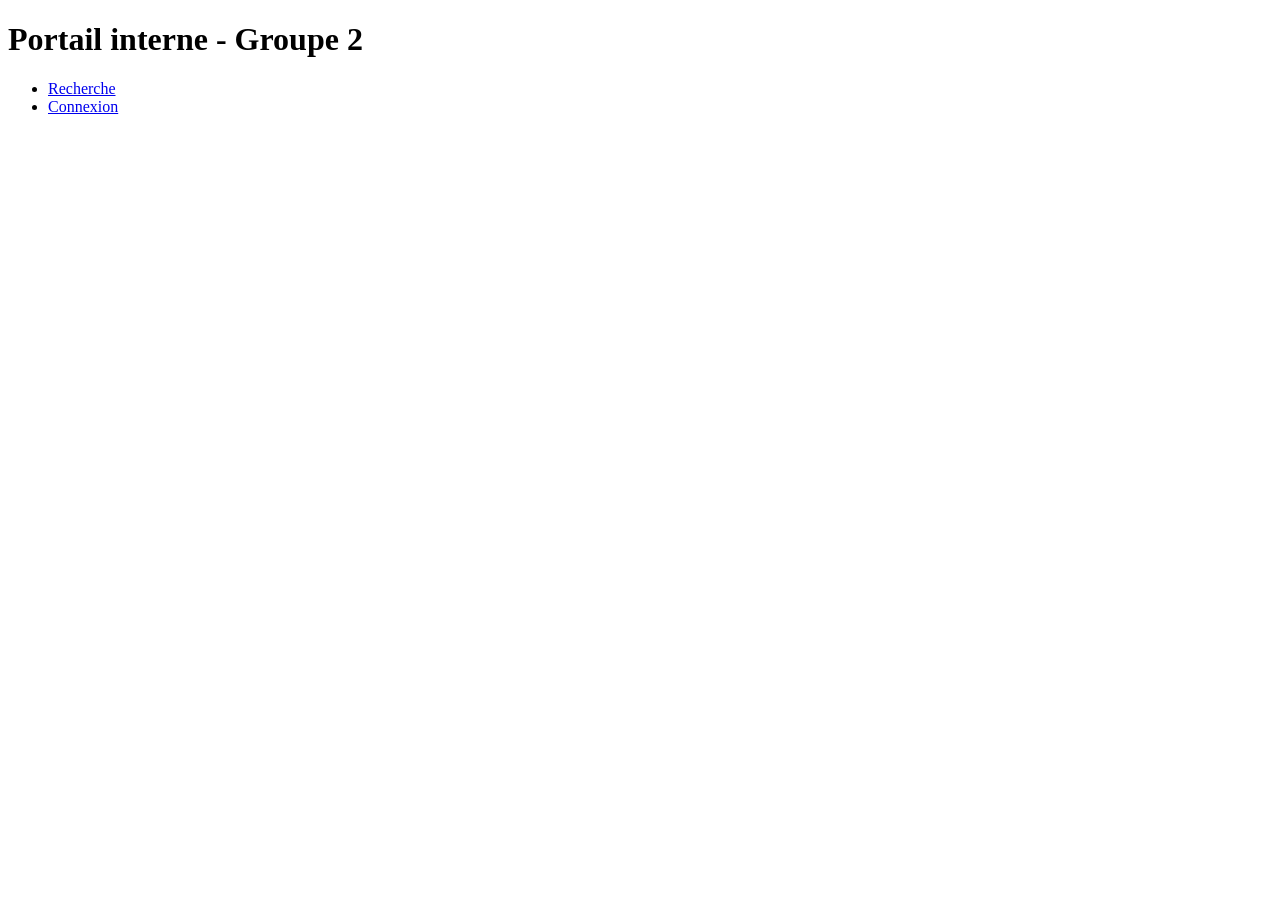
==== dmz/web/index.html @ 8e2eecec "feat: Config pour web service" ====
<!DOCTYPE html>
<html lang="fr">
<head><meta charset="utf-8"><title>Portail DMZ</title></head>
<body>
  <h1>Portail interne - Groupe 2</h1>
  <ul>
    <li><a href="search.html">Recherche</a></li>
    <li><a href="login.html">Connexion</a></li>
  </ul>
</body>
</html>
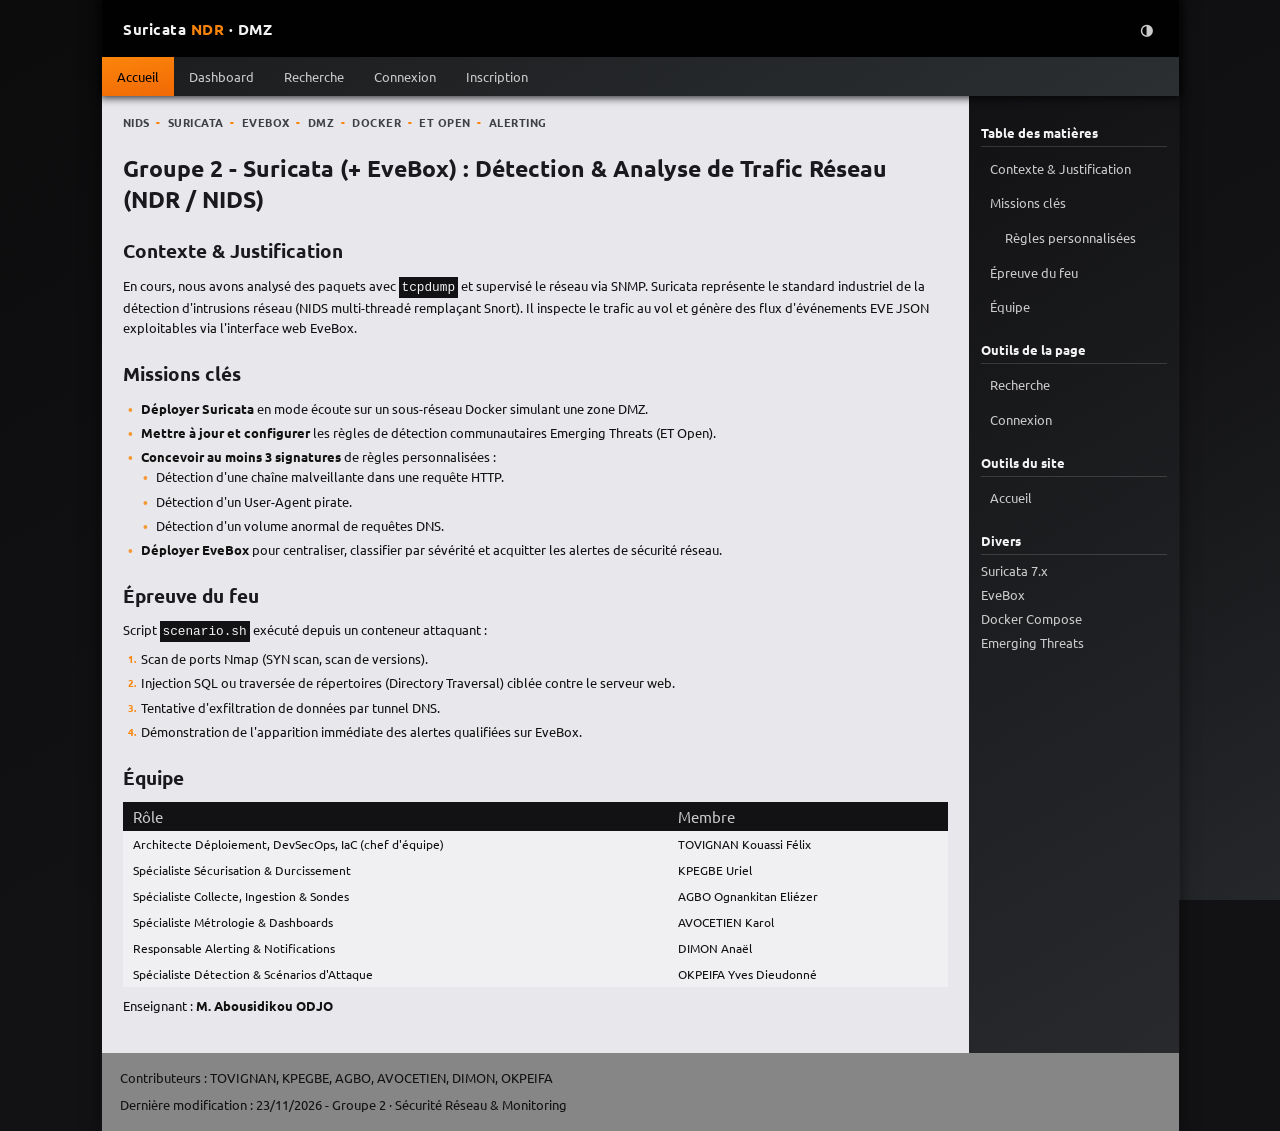
==== commit f6759436: "feat: Finalisation de page web et validation de config du serveur web" ====
--- a/dmz/web/index.html
+++ b/dmz/web/index.html
@@ -1,11 +1,189 @@
 <!DOCTYPE html>
 <html lang="fr">
-<head><meta charset="utf-8"><title>Portail DMZ</title></head>
+
+<head>
+  <meta charset="utf-8">
+  <meta name="viewport" content="width=device-width, initial-scale=1.0">
+  <title>Suricata & EveBox - NDR / NIDS - Groupe 2</title>
+  <link rel="stylesheet" href="style.css">
+</head>
+
 <body>
-  <h1>Portail interne - Groupe 2</h1>
-  <ul>
-    <li><a href="search.html">Recherche</a></li>
-    <li><a href="login.html">Connexion</a></li>
-  </ul>
+
+  <!-- ===  HEADER  === -->
+  <header>
+    <div class="topbar">
+      <a href="index.html" class="logo-link">
+        <img src="Logo cyber NDR DMZ Suricata futuriste.png" alt="Logo" onerror="this.style.display='none'">
+        <span class="site-title">Suricata <span class="accent">NDR</span> · DMZ</span>
+      </a>
+      <div class="topbar-right">
+        <button class="theme-toggle" onclick="document.documentElement.classList.toggle('dark')"
+          title="Basculer le thème">&#9681;</button>
+        <button class="menu-toggle" onclick="document.querySelector('.navbar').classList.toggle('open')"
+          title="Menu">&#9776;</button>
+      </div>
+    </div>
+    <nav class="navbar">
+      <a href="index.html" class="active">Accueil</a>
+      <a href="dashboard.html">Dashboard</a>
+      <a href="search.html">Recherche</a>
+      <a href="login.html">Connexion</a>
+      <a href="register.html">Inscription</a>
+    </nav>
+  </header>
+
+  <!-- ===  PAGE BODY: content + sidebar  === -->
+  <div class="page-body">
+
+    <main>
+      <!-- Tags -->
+      <div class="tags">
+        <span class="tag">NIDS</span>
+        <span class="tag">Suricata</span>
+        <span class="tag">EveBox</span>
+        <span class="tag">DMZ</span>
+        <span class="tag">Docker</span>
+        <span class="tag">ET Open</span>
+        <span class="tag">Alerting</span>
+      </div>
+
+      <h1>Groupe 2 - Suricata (+ EveBox) : Détection &amp; Analyse de Trafic Réseau (NDR / NIDS)</h1>
+
+      <!-- Introduction -->
+      <div class="section">
+        <h2>Contexte &amp; Justification</h2>
+        <p>
+          En cours, nous avons analysé des paquets avec <code>tcpdump</code> et supervisé le réseau via
+          SNMP. Suricata représente le standard industriel de la détection d'intrusions réseau (NIDS multi-threadé
+          remplaçant Snort). Il inspecte le trafic au vol et génère des flux d'événements EVE JSON exploitables via
+          l'interface web EveBox.
+        </p>
+      </div>
+
+      <!-- Missions clés -->
+      <div class="section">
+        <h2>Missions clés</h2>
+        <ul>
+          <li><strong>Déployer Suricata</strong> en mode écoute sur un sous-réseau Docker simulant une zone DMZ.</li>
+          <li><strong>Mettre à jour et configurer</strong> les règles de détection communautaires Emerging Threats (ET
+            Open).</li>
+          <li><strong>Concevoir au moins 3 signatures</strong> de règles personnalisées :
+            <ul>
+              <li>Détection d'une chaîne malveillante dans une requête HTTP.</li>
+              <li>Détection d'un User-Agent pirate.</li>
+              <li>Détection d'un volume anormal de requêtes DNS.</li>
+            </ul>
+          </li>
+          <li><strong>Déployer EveBox</strong> pour centraliser, classifier par sévérité et acquitter les alertes de
+            sécurité réseau.</li>
+        </ul>
+      </div>
+
+      <!-- Épreuve du feu -->
+      <div class="section">
+        <h2>Épreuve du feu</h2>
+        <p>Script <code>scenario.sh</code> exécuté depuis un conteneur attaquant :</p>
+        <ol>
+          <li>Scan de ports Nmap (SYN scan, scan de versions).</li>
+          <li>Injection SQL ou traversée de répertoires (Directory Traversal) ciblée contre le serveur web.</li>
+          <li>Tentative d'exfiltration de données par tunnel DNS.</li>
+          <li>Démonstration de l'apparition immédiate des alertes qualifiées sur EveBox.</li>
+        </ol>
+      </div>
+
+      <!-- Équipe -->
+      <div class="section">
+        <h2>Équipe</h2>
+        <table>
+          <thead>
+            <tr>
+              <th>Rôle</th>
+              <th>Membre</th>
+            </tr>
+          </thead>
+          <tbody>
+            <tr>
+              <td>Architecte Déploiement, DevSecOps, IaC (chef d'équipe)</td>
+              <td>TOVIGNAN Kouassi Félix</td>
+            </tr>
+            <tr>
+              <td>Spécialiste Sécurisation &amp; Durcissement</td>
+              <td>KPEGBE Uriel</td>
+            </tr>
+            <tr>
+              <td>Spécialiste Collecte, Ingestion &amp; Sondes</td>
+              <td>AGBO Ognankitan Eliézer</td>
+            </tr>
+            <tr>
+              <td>Spécialiste Métrologie &amp; Dashboards</td>
+              <td>AVOCETIEN Karol</td>
+            </tr>
+            <tr>
+              <td>Responsable Alerting &amp; Notifications</td>
+              <td>DIMON Anaël</td>
+            </tr>
+            <tr>
+              <td>Spécialiste Détection &amp; Scénarios d'Attaque</td>
+              <td>OKPEIFA Yves Dieudonné</td>
+            </tr>
+          </tbody>
+        </table>
+        <p>Enseignant : <strong>M. Abousidikou ODJO</strong></p>
+      </div>
+
+    </main>
+
+    <!-- ===  SIDEBAR  === -->
+    <aside class="sidebar">
+      <button class="sidebar-toggle" onclick="this.closest('.sidebar').classList.remove('open')"
+        title="Fermer">&times;</button>
+
+      <div class="sidebar-section">
+        <h3>Table des matières</h3>
+        <ul>
+          <li><a href="#contexte">Contexte &amp; Justification</a></li>
+          <li><a href="#missions">Missions clés</a></li>
+          <li class="level2"><a href="#regles">Règles personnalisées</a></li>
+          <li><a href="#epreuve">Épreuve du feu</a></li>
+          <li><a href="#equipe">Équipe</a></li>
+        </ul>
+      </div>
+
+      <div class="sidebar-section">
+        <h3>Outils de la page</h3>
+        <ul>
+          <li><a href="search.html">Recherche</a></li>
+          <li><a href="login.html">Connexion</a></li>
+        </ul>
+      </div>
+
+      <div class="sidebar-section">
+        <h3>Outils du site</h3>
+        <ul>
+          <li><a href="index.html">Accueil</a></li>
+        </ul>
+      </div>
+
+      <div class="sidebar-section">
+        <h3>Divers</h3>
+        <ul>
+          <li>Suricata 7.x</li>
+          <li>EveBox</li>
+          <li>Docker Compose</li>
+          <li>Emerging Threats</li>
+        </ul>
+      </div>
+    </aside>
+
+  </div>
+
+  <!-- ===  FOOTER  === -->
+  <footer>
+    <p>Contributeurs : TOVIGNAN, KPEGBE, AGBO, AVOCETIEN, DIMON, OKPEIFA</p>
+    <p>Dernière modification : 23/11/2026 - Groupe 2 · Sécurité Réseau &amp; Monitoring</p>
+  </footer>
+
 </body>
+
 </html>
--- a/dmz/web/style.css
+++ b/dmz/web/style.css
@@ -0,0 +1,962 @@
+/* ======================================================================
+   Portail DMZ – Groupe 2 – Suricata & EveBox
+   Design « documentation » en gris, dérivé d'ubuntu-fr
+   Palette logo : #010101 #121214 #FB850B #F16905 #994906 #4C2406
+                  #F4F4F5 #CBCBCC #3D4145 #868686
+   ====================================================================== */
+
+/* --- Google Fonts (Ubuntu + Ubuntu Mono) --- */
+@import url('https://fonts.googleapis.com/css2?family=Ubuntu:ital,wght@0,400;0,700&family=Ubuntu+Mono&display=swap');
+
+/* ===  1. Variables  === */
+:root {
+  /* palette logo — neutres */
+  --noir-profond: #010101;
+  --anthracite: #121214;
+  --gris-acier: #3D4145;
+  --gris-moyen: #868686;
+  --gris-clair: #CBCBCC;
+  --blanc: #F4F4F5;
+  --gris-cellule: #F0F0F2;
+  --texte: #111111;
+
+  /* palette logo — orange */
+  --orange-vif: #FB850B;
+  --orange-profond: #F16905;
+  --orange-brule: #994906;
+  --brun-sombre: #4C2406;
+
+  /* tons dérivés pour le contenu clair */
+  --fond-contenu: #E8E8EC;
+  --gris-titre: #1A1A1E;
+
+  /* notes (tons chauds assortis à la palette) */
+  --tip: #D4E8D0;
+  --info: #D0DBE8;
+  --warning: #F2D6C4;
+  --important: #E0E0E4;
+  --help: #D8E4D6;
+
+  font-size: min(15px, calc(12px + .3vw));
+}
+
+/* ===  2. Reset  === */
+*,
+*::before,
+*::after {
+  box-sizing: border-box;
+  margin: 0;
+  padding: 0;
+}
+
+/* ===  3. html / body  === */
+html {
+  background: linear-gradient(150deg, var(--noir-profond) -100%, var(--anthracite) 60%, var(--gris-acier) 150%) fixed;
+  background-color: var(--anthracite);
+  font-family: ubuntu, "Trebuchet MS", "Open Sans", sans-serif;
+  color: var(--texte);
+  min-height: 100%;
+}
+
+body {
+  width: min(1080px, calc(100% - 0.5rem));
+  margin: 0 auto;
+  padding-left: 0.1rem;
+  padding-right: 0.1rem;
+  box-shadow: 0 0 15px rgba(0, 0, 0, .5);
+  display: flex;
+  flex-direction: column;
+  min-height: 100vh;
+}
+
+/* ===  4. Header – topbar + navbar  === */
+body>header {
+  position: sticky;
+  top: 0;
+  z-index: 100;
+  box-shadow: 0 0 8px 2px rgba(0, 0, 0, .8);
+}
+
+/* Topbar = #010101, identical to logo background → logo melts in */
+.topbar {
+  background: var(--noir-profond);
+  height: 3.8rem;
+  display: flex;
+  align-items: center;
+  justify-content: space-between;
+  padding: 0 1.2rem;
+}
+
+.topbar .logo-link {
+  display: flex;
+  align-items: center;
+  gap: .6rem;
+  text-decoration: none;
+  color: var(--blanc);
+  font-size: 1rem;
+  font-weight: 700;
+}
+
+.topbar .logo-link:hover {
+  background: transparent;
+}
+
+/* Logo blends seamlessly on #010101 */
+.topbar .logo-link img {
+  height: 38px;
+  width: auto;
+  display: block;
+  border: none;
+  outline: none;
+  mix-blend-mode: lighten;
+}
+
+.topbar .logo-link .site-title {
+  letter-spacing: .5px;
+}
+
+.topbar .logo-link .site-title .accent {
+  color: var(--orange-vif);
+}
+
+.topbar-right {
+  display: flex;
+  align-items: center;
+  gap: 1rem;
+}
+
+.topbar-right .theme-toggle {
+  background: none;
+  border: none;
+  color: var(--gris-clair);
+  font-size: 1rem;
+  cursor: pointer;
+  padding: .3rem .5rem;
+}
+
+.topbar-right .theme-toggle:hover {
+  color: #fff;
+}
+
+.navbar {
+  background: linear-gradient(150deg, var(--noir-profond) -150%, var(--gris-acier) 200%);
+  display: flex;
+  align-items: stretch;
+  overflow-x: auto;
+}
+
+.navbar a {
+  display: flex;
+  align-items: center;
+  padding: 0 1rem;
+  height: 2.6rem;
+  font-size: .88rem;
+  color: var(--gris-clair);
+  text-decoration: none;
+  white-space: nowrap;
+  transition: background .15s, color .15s;
+}
+
+.navbar a:hover {
+  color: #fff;
+  background: var(--gris-acier);
+}
+
+.navbar a.active {
+  color: var(--noir-profond);
+  background: linear-gradient(170deg, var(--orange-vif), var(--orange-profond));
+}
+
+/* ===  5. Main: content + sidebar  === */
+.page-body {
+  display: grid;
+  grid-template-columns: 1fr 14rem;
+  grid-template-areas: 'content sidebar';
+  flex: 1;
+}
+
+main {
+  grid-area: content;
+  background: var(--fond-contenu);
+  padding: 1.2rem 1.4rem;
+}
+
+/* ===  6. Sidebar  === */
+.sidebar {
+  grid-area: sidebar;
+  background: linear-gradient(150deg, var(--anthracite), var(--gris-acier) 200%);
+  color: var(--gris-clair);
+  padding: 1rem .8rem;
+  overflow-y: auto;
+  font-size: .8rem;
+}
+
+.sidebar-section {
+  margin-bottom: 1.2rem;
+}
+
+.sidebar-section h3 {
+  font-size: .88rem;
+  font-weight: 700;
+  color: var(--blanc);
+  margin-bottom: .4rem;
+  padding-bottom: .25rem;
+  border-bottom: 1px solid rgba(255, 255, 255, .15);
+}
+
+.sidebar-section ul {
+  list-style: none;
+  padding-left: 0;
+}
+
+.sidebar-section li {
+  margin-bottom: .25rem;
+}
+
+.sidebar-section ul>li::before,
+.sidebar ul>li::before,
+.sidebar li::before {
+  content: none;
+}
+
+.sidebar-section li.level2 {
+  padding-left: 1.2em;
+}
+
+.sidebar-section a {
+  display: block;
+  padding: .35rem .6rem;
+  color: var(--gris-clair);
+  text-decoration: none;
+  transition: color .15s, background .15s;
+}
+
+.sidebar-section a:hover {
+  color: var(--orange-vif);
+  background: rgba(255, 255, 255, .08);
+}
+
+/* ===  7. Typography  === */
+p {
+  font-size: .85rem;
+  line-height: 1.6em;
+  margin: .5em 0;
+}
+
+h1,
+h2,
+h3,
+h4,
+h5,
+h6 {
+  color: var(--gris-titre);
+  font-weight: bold;
+  line-height: 1.4em;
+}
+
+h1 {
+  font-size: 1.5rem;
+  margin: 1em 0 .8em;
+}
+
+h2 {
+  font-size: 1.25rem;
+  margin: 1.2em 0 .6em;
+}
+
+h3 {
+  font-size: 1.05rem;
+  margin: 1em 0 .5em;
+}
+
+h4 {
+  font-size: .9rem;
+  margin: .8em 0 .4em;
+}
+
+h5 {
+  font-size: .9rem;
+  margin: .6em 0 .3em;
+}
+
+h6 {
+  font-size: .9rem;
+  margin: .5em 0 .2em;
+}
+
+h1:first-child {
+  margin-top: .5em;
+}
+
+/* ===  8. Links  === */
+a {
+  color: var(--orange-brule);
+  text-decoration: none;
+  padding: .1rem .25rem;
+  transition: background .15s, color .15s;
+}
+
+a:hover {
+  color: #fff;
+  background: var(--orange-vif);
+}
+
+/* ===  9. Lists  === */
+ul,
+ol {
+  padding-left: 1.2em;
+  list-style: none;
+}
+
+ul>li,
+ol>li {
+  position: relative;
+  margin-bottom: .3em;
+  line-height: 1.6em;
+  font-size: .85rem;
+}
+
+ul>li::before {
+  content: '\2022';
+  color: var(--orange-vif);
+  opacity: .8;
+  position: absolute;
+  left: -1em;
+  font-weight: bold;
+}
+
+ol {
+  counter-reset: ol-counter;
+}
+
+ol>li {
+  counter-increment: ol-counter;
+}
+
+ol>li::before {
+  content: counter(ol-counter) '.';
+  color: var(--orange-vif);
+  font-weight: bold;
+  font-size: .8em;
+  position: absolute;
+  left: -1.8em;
+  text-align: right;
+  width: 1.4em;
+}
+
+/* ===  10. Code  === */
+code,
+pre {
+  font-family: "Ubuntu Mono", Consolas, Monaco, "Courier New", monospace;
+}
+
+code {
+  background: var(--anthracite);
+  color: var(--blanc);
+  padding: 0 .2rem;
+  border-top: .25em solid var(--anthracite);
+  border-bottom: .25em solid var(--anthracite);
+}
+
+pre {
+  background: var(--anthracite);
+  color: var(--blanc);
+  border-left: .5rem solid var(--gris-acier);
+  padding: .8rem;
+  overflow-x: auto;
+  margin: .6em 0;
+  position: relative;
+  font-size: .82rem;
+  line-height: 1.6em;
+}
+
+pre::before {
+  content: '\f120';
+  font-family: "Font Awesome 6 Free", "Font Awesome 5 Free", FontAwesome, sans-serif;
+  font-weight: 900;
+  position: absolute;
+  top: .4rem;
+  right: .6rem;
+  font-size: 4rem;
+  color: var(--orange-vif);
+  opacity: .06;
+  pointer-events: none;
+}
+
+pre a,
+code a {
+  color: var(--orange-vif);
+}
+
+pre a:hover,
+code a:hover {
+  background: var(--orange-vif);
+  color: var(--noir-profond);
+}
+
+pre.file {
+  background: #D4D4D8;
+  color: #333333;
+  border-left-color: var(--gris-clair);
+}
+
+/* ===  11. Tables  === */
+table {
+  border-collapse: collapse;
+  width: 100%;
+  margin: .6em 0;
+}
+
+th {
+  background: var(--anthracite);
+  color: var(--gris-clair);
+  font-weight: normal;
+  padding: 5px 10px;
+  text-align: left;
+}
+
+td {
+  background: var(--gris-cellule);
+  padding: 5px 10px;
+  padding-right: 30px;
+  vertical-align: top;
+  text-align: left;
+  font-size: .82rem;
+}
+
+/* ===  12. Blockquote  === */
+blockquote {
+  background: var(--gris-clair);
+  border-left: .5rem solid var(--gris-moyen);
+  padding: .8rem;
+  margin: .6em 0;
+  color: var(--texte);
+  position: relative;
+}
+
+blockquote::before {
+  content: '\f10e';
+  font-family: "Font Awesome 6 Free", "Font Awesome 5 Free", FontAwesome, sans-serif;
+  font-weight: 900;
+  position: absolute;
+  right: .6rem;
+  top: .4rem;
+  font-size: 3rem;
+  opacity: .08;
+  pointer-events: none;
+}
+
+/* ===  13. Notes  === */
+.note {
+  padding: .8rem .8rem .8rem 1.8rem;
+  margin-bottom: .8rem;
+  color: #222222;
+  position: relative;
+  overflow: hidden;
+}
+
+.note::before {
+  font-family: "Font Awesome 6 Free", "Font Awesome 5 Free", FontAwesome, sans-serif;
+  font-weight: 900;
+  font-size: 4rem;
+  color: rgba(255, 255, 255, .4);
+  position: absolute;
+  left: -0.3rem;
+  top: 50%;
+  transform: translateY(-50%);
+  pointer-events: none;
+}
+
+.note a {
+  color: var(--orange-brule);
+}
+
+.note a:hover {
+  background: var(--orange-brule);
+  color: #fff;
+}
+
+.note.tip {
+  background: var(--tip);
+}
+
+.note.tip::before {
+  content: '\f0eb';
+}
+
+.note.info {
+  background: var(--info);
+}
+
+.note.info::before {
+  content: '\f05a';
+}
+
+.note.warning {
+  background: var(--warning);
+}
+
+.note.warning::before {
+  content: '\f256';
+}
+
+.note.important {
+  background: var(--important);
+}
+
+.note.important::before {
+  content: '\f06a';
+}
+
+.note.help {
+  background: var(--help);
+}
+
+.note.help::before {
+  content: '\f059';
+}
+
+/* ===  14. HR  === */
+hr {
+  border: none;
+  border-top: 1px solid rgba(61, 65, 69, .35);
+  margin: 1em 0;
+}
+
+/* ===  15. Tags / Labels  === */
+.tags {
+  background: none;
+  padding: 0;
+  margin-bottom: .8rem;
+  display: flex;
+  flex-wrap: wrap;
+  align-items: center;
+  gap: 0;
+}
+
+.tags a,
+.tag {
+  display: inline-flex;
+  align-items: center;
+  font-size: .75rem;
+  text-transform: uppercase;
+  background: none;
+  color: var(--gris-acier);
+  padding: 0;
+  border-radius: 0;
+  letter-spacing: .5px;
+  font-weight: 700;
+  transition: color .15s;
+}
+
+.tag+.tag::before,
+.tags a+a::before,
+.tags a+.tag::before,
+.tags .tag+a::before {
+  content: '-';
+  color: var(--orange-vif);
+  margin: 0 .45rem;
+  font-weight: 700;
+}
+
+.tags a:hover,
+.tag:hover {
+  background: none;
+  color: var(--orange-vif);
+}
+
+/* ===  16. Footer  === */
+body>footer {
+  background: var(--gris-moyen);
+  color: var(--texte);
+  padding: .6rem 1.2rem;
+  font-size: .75rem;
+  line-height: 1.4;
+}
+
+body>footer a {
+  color: var(--anthracite);
+  font-weight: 700;
+}
+
+body>footer a:hover {
+  background: var(--orange-vif);
+  color: var(--noir-profond);
+}
+
+/* ===  17. Forms  === */
+.form-group {
+  margin-bottom: 1rem;
+}
+
+.form-label {
+  display: block;
+  font-size: .8rem;
+  font-weight: 700;
+  color: var(--gris-titre);
+  margin-bottom: .25rem;
+}
+
+input[type="text"],
+input[type="email"],
+input[type="password"],
+input[type="search"],
+select,
+textarea {
+  width: 100%;
+  padding: .5rem .8rem;
+  background: #fff;
+  border: 1px solid var(--gris-moyen);
+  color: var(--texte);
+  font-size: .85rem;
+  font-family: inherit;
+  outline: none;
+  transition: border-color .15s;
+}
+
+select {
+  cursor: pointer;
+}
+
+textarea {
+  resize: vertical;
+  min-height: 80px;
+}
+
+input[type="text"]:focus,
+input[type="email"]:focus,
+input[type="password"]:focus,
+input[type="search"]:focus,
+select:focus,
+textarea:focus {
+  border-color: var(--orange-vif);
+}
+
+input::placeholder,
+textarea::placeholder {
+  color: var(--gris-moyen);
+}
+
+/* Stat Grid / Dashboard */
+.stat-grid {
+  display: grid;
+  grid-template-columns: repeat(auto-fit, minmax(180px, 1fr));
+  gap: .8rem;
+  margin: 1rem 0 1.5rem;
+}
+
+.stat-card {
+  background: var(--gris-cellule);
+  padding: .8rem 1rem;
+  border-left: 3px solid var(--orange-vif);
+}
+
+.stat-value {
+  font-size: 1.35rem;
+  font-weight: 700;
+  color: var(--gris-titre);
+  line-height: 1.2;
+}
+
+.stat-label {
+  font-size: .7rem;
+  text-transform: uppercase;
+  color: var(--gris-moyen);
+  font-weight: 700;
+  letter-spacing: .5px;
+  margin-top: .2rem;
+}
+
+.badge-status {
+  display: inline-block;
+  padding: .15rem .45rem;
+  font-size: .7rem;
+  font-weight: 700;
+}
+
+.badge-ok {
+  background: rgba(34, 197, 94, .15);
+  color: #166534;
+}
+
+.badge-warn {
+  background: rgba(251, 133, 11, .15);
+  color: var(--orange-brule);
+}
+
+.badge-crit {
+  background: rgba(239, 68, 68, .15);
+  color: #991b1b;
+}
+
+html.dark .stat-card {
+  background: #1E1E20;
+}
+
+html.dark .stat-value {
+  color: var(--blanc);
+}
+
+html.dark .stat-label {
+  color: var(--gris-clair);
+}
+
+html.dark .badge-ok {
+  background: rgba(34, 197, 94, .25);
+  color: #86efac;
+}
+
+html.dark .badge-warn {
+  background: rgba(251, 133, 11, .25);
+  color: var(--orange-vif);
+}
+
+html.dark .badge-crit {
+  background: rgba(239, 68, 68, .25);
+  color: #fca5a5;
+}
+
+html.dark input[type="text"],
+html.dark input[type="email"],
+html.dark input[type="password"],
+html.dark input[type="search"],
+html.dark select,
+html.dark textarea {
+  background: var(--noir-profond);
+  border-color: var(--gris-acier);
+  color: #DDDDDD;
+}
+
+button,
+.btn {
+  display: inline-flex;
+  align-items: center;
+  gap: .4rem;
+  padding: .45rem 1rem;
+  background: var(--anthracite);
+  color: var(--gris-clair);
+  border: none;
+  font-size: .85rem;
+  font-family: inherit;
+  font-weight: 700;
+  cursor: pointer;
+  transition: background .15s, color .15s;
+}
+
+button:hover,
+.btn:hover {
+  background: var(--orange-vif);
+  color: var(--noir-profond);
+}
+
+/* ===  18. Utility  === */
+.section {
+  margin-bottom: 1.2rem;
+}
+
+.flex-row {
+  display: flex;
+  gap: .6rem;
+  flex-wrap: wrap;
+  align-items: center;
+}
+
+strong {
+  font-weight: 700;
+}
+
+/* ===  19. Responsive  === */
+
+/* sidebar collapses ≤1000px */
+@media (max-width: 1000px) {
+  body {
+    width: 100%;
+  }
+
+  .page-body {
+    grid-template-columns: 1fr;
+    grid-template-areas: 'content';
+  }
+
+  .sidebar {
+    display: none;
+  }
+
+  .sidebar.open {
+    display: block;
+    position: fixed;
+    top: 0;
+    right: 0;
+    bottom: 0;
+    width: 16rem;
+    z-index: 200;
+  }
+
+  .sidebar-toggle {
+    display: inline-flex;
+  }
+}
+
+@media (min-width: 1001px) {
+  .sidebar-toggle {
+    display: none;
+  }
+}
+
+/* mobile nav ≤607px */
+@media (max-width: 607px) {
+  .navbar {
+    display: none;
+  }
+
+  .navbar.open {
+    display: flex;
+    flex-direction: column;
+    position: fixed;
+    inset: 0;
+    z-index: 300;
+    background: linear-gradient(150deg, var(--orange-brule) -100%, var(--anthracite) 150%);
+    align-items: center;
+    justify-content: center;
+    gap: .5rem;
+  }
+
+  .navbar.open a {
+    font-size: 1.2rem;
+    height: auto;
+    padding: .8rem 2rem;
+    color: var(--blanc);
+  }
+
+  .menu-toggle {
+    display: inline-flex;
+  }
+}
+
+@media (min-width: 608px) {
+  .menu-toggle {
+    display: none;
+  }
+}
+
+/* short viewports */
+@media (min-width: 608px) and (max-height: 800px) {
+  body>header {
+    top: -3.8rem;
+  }
+}
+
+/* ===  20. Dark theme  === */
+html.dark {
+  background: linear-gradient(150deg, var(--noir-profond) 0%, var(--anthracite) 60%, var(--noir-profond) 120%) fixed;
+  color: #DDDDDD;
+}
+
+html.dark main {
+  background: #141416;
+}
+
+html.dark h1,
+html.dark h2,
+html.dark h3,
+html.dark h4,
+html.dark h5,
+html.dark h6 {
+  color: var(--blanc);
+}
+
+html.dark a {
+  color: var(--orange-vif);
+}
+
+html.dark a:hover {
+  color: var(--noir-profond);
+  background: var(--orange-vif);
+}
+
+html.dark code,
+html.dark pre {
+  background: var(--noir-profond);
+}
+
+html.dark pre {
+  border-left-color: var(--gris-acier);
+}
+
+html.dark td {
+  background: #1E1E20;
+}
+
+html.dark blockquote {
+  background: var(--gris-acier);
+  border-left-color: var(--gris-moyen);
+}
+
+html.dark .note {
+  color: var(--blanc);
+}
+
+html.dark .note a {
+  color: var(--orange-vif);
+}
+
+html.dark .note a:hover {
+  background: var(--orange-vif);
+  color: var(--noir-profond);
+}
+
+html.dark .note.tip {
+  background: #2A3A28;
+}
+
+html.dark .note.info {
+  background: #2A3040;
+}
+
+html.dark .note.warning {
+  background: #3E2820;
+}
+
+html.dark .note.important {
+  background: var(--gris-acier);
+}
+
+html.dark .note.help {
+  background: #2E3A2C;
+}
+
+html.dark .tags {
+  background: none;
+}
+
+html.dark .tags a,
+html.dark .tag {
+  background: none;
+  color: var(--gris-clair);
+}
+
+html.dark body>footer {
+  background: #222224;
+  color: var(--gris-clair);
+}
+
+html.dark input[type="text"],
+html.dark input[type="password"],
+html.dark input[type="search"] {
+  background: var(--noir-profond);
+  border-color: var(--gris-acier);
+  color: #DDDDDD;
+}
+
+html.dark .form-label {
+  color: var(--gris-clair);
+}
+
+html.dark .sidebar {
+  background: linear-gradient(150deg, var(--noir-profond), var(--gris-acier) 300%);
+}
+
+html.dark p,
+html.dark li {
+  color: #DDDDDD;
+}
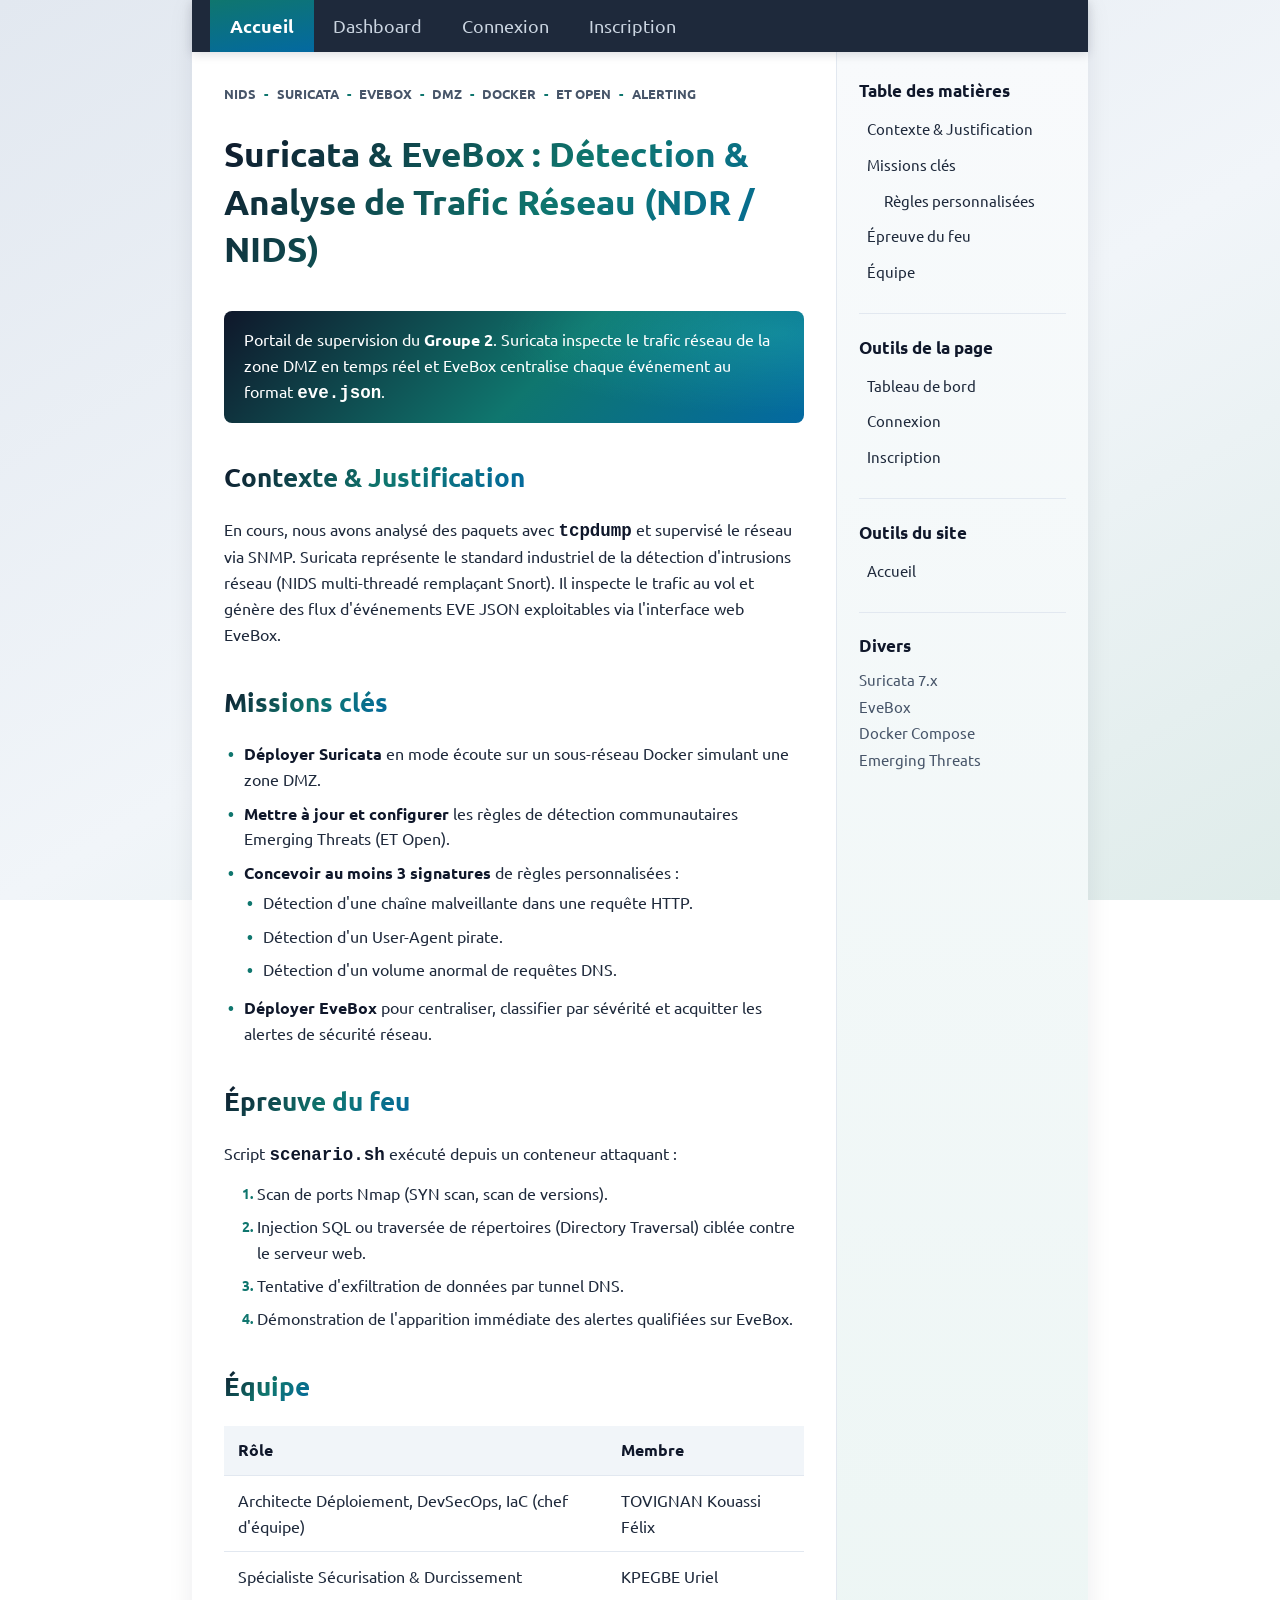
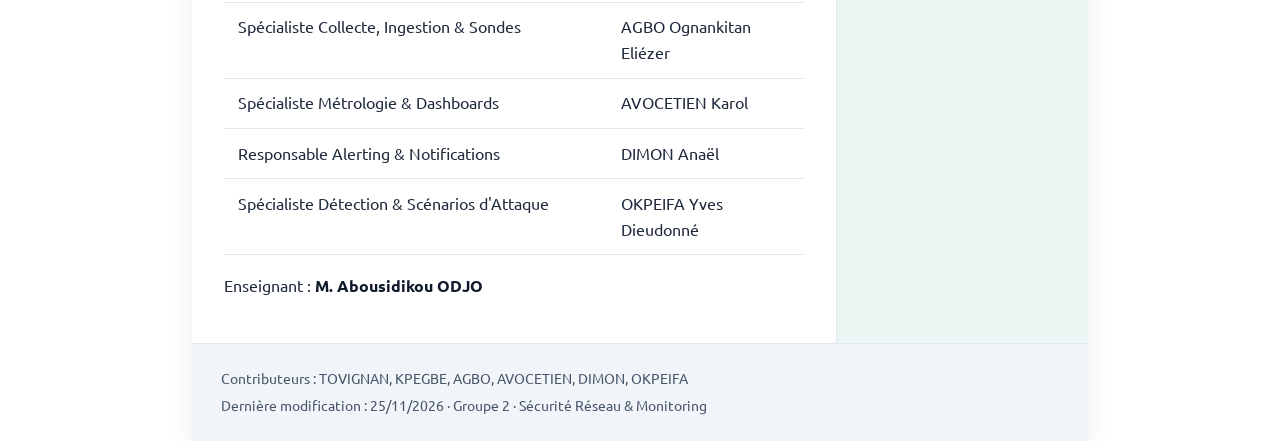
==== commit 5b92e556: "feat(dmz): ajout de l'API FastAPI, du reverse proxy Nginx et de l'authentification - Ajout du servic" ====
--- a/dmz/web/index.html
+++ b/dmz/web/index.html
@@ -4,7 +4,7 @@
 <head>
   <meta charset="utf-8">
   <meta name="viewport" content="width=device-width, initial-scale=1.0">
-  <title>Suricata & EveBox - NDR / NIDS - Groupe 2</title>
+  <title>Suricata &amp; EveBox - NDR / NIDS - Groupe 2</title>
   <link rel="stylesheet" href="style.css">
 </head>
 
@@ -12,22 +12,11 @@
 
   <!-- ===  HEADER  === -->
   <header>
-    <div class="topbar">
-      <a href="index.html" class="logo-link">
-        <img src="Logo cyber NDR DMZ Suricata futuriste.png" alt="Logo" onerror="this.style.display='none'">
-        <span class="site-title">Suricata <span class="accent">NDR</span> · DMZ</span>
-      </a>
-      <div class="topbar-right">
-        <button class="theme-toggle" onclick="document.documentElement.classList.toggle('dark')"
-          title="Basculer le thème">&#9681;</button>
-        <button class="menu-toggle" onclick="document.querySelector('.navbar').classList.toggle('open')"
-          title="Menu">&#9776;</button>
-      </div>
-    </div>
+    <button class="menu-toggle" onclick="document.querySelector('.navbar').classList.toggle('open')"
+      title="Menu">&#9776;</button>
     <nav class="navbar">
       <a href="index.html" class="active">Accueil</a>
       <a href="dashboard.html">Dashboard</a>
-      <a href="search.html">Recherche</a>
       <a href="login.html">Connexion</a>
       <a href="register.html">Inscription</a>
     </nav>
@@ -37,8 +26,7 @@
   <div class="page-body">
 
     <main>
-      <!-- Tags -->
-      <div class="tags">
+      <div class="tags" aria-label="Technologies du projet">
         <span class="tag">NIDS</span>
         <span class="tag">Suricata</span>
         <span class="tag">EveBox</span>
@@ -48,10 +36,15 @@
         <span class="tag">Alerting</span>
       </div>
 
-      <h1>Groupe 2 - Suricata (+ EveBox) : Détection &amp; Analyse de Trafic Réseau (NDR / NIDS)</h1>
+      <h1>Suricata &amp; EveBox : Détection &amp; Analyse de Trafic Réseau (NDR / NIDS)</h1>
+
+      <div class="note tip">
+        <p>Portail de supervision du <strong>Groupe 2</strong>. Suricata inspecte le trafic réseau de la zone DMZ en
+          temps réel et EveBox centralise chaque événement au format <code>eve.json</code>.</p>
+      </div>
 
       <!-- Introduction -->
-      <div class="section">
+      <div class="section" id="contexte">
         <h2>Contexte &amp; Justification</h2>
         <p>
           En cours, nous avons analysé des paquets avec <code>tcpdump</code> et supervisé le réseau via
@@ -62,13 +55,13 @@
       </div>
 
       <!-- Missions clés -->
-      <div class="section">
+      <div class="section" id="missions">
         <h2>Missions clés</h2>
         <ul>
           <li><strong>Déployer Suricata</strong> en mode écoute sur un sous-réseau Docker simulant une zone DMZ.</li>
           <li><strong>Mettre à jour et configurer</strong> les règles de détection communautaires Emerging Threats (ET
             Open).</li>
-          <li><strong>Concevoir au moins 3 signatures</strong> de règles personnalisées :
+          <li id="regles"><strong>Concevoir au moins 3 signatures</strong> de règles personnalisées :
             <ul>
               <li>Détection d'une chaîne malveillante dans une requête HTTP.</li>
               <li>Détection d'un User-Agent pirate.</li>
@@ -81,7 +74,7 @@
       </div>
 
       <!-- Épreuve du feu -->
-      <div class="section">
+      <div class="section" id="epreuve">
         <h2>Épreuve du feu</h2>
         <p>Script <code>scenario.sh</code> exécuté depuis un conteneur attaquant :</p>
         <ol>
@@ -93,7 +86,7 @@
       </div>
 
       <!-- Équipe -->
-      <div class="section">
+      <div class="section" id="equipe">
         <h2>Équipe</h2>
         <table>
           <thead>
@@ -135,7 +128,7 @@
     </main>
 
     <!-- ===  SIDEBAR  === -->
-    <aside class="sidebar">
+    <aside class="sidebar" id="controls">
       <button class="sidebar-toggle" onclick="this.closest('.sidebar').classList.remove('open')"
         title="Fermer">&times;</button>
 
@@ -153,8 +146,9 @@
       <div class="sidebar-section">
         <h3>Outils de la page</h3>
         <ul>
-          <li><a href="search.html">Recherche</a></li>
+          <li><a href="dashboard.html">Tableau de bord</a></li>
           <li><a href="login.html">Connexion</a></li>
+          <li><a href="register.html">Inscription</a></li>
         </ul>
       </div>
 
@@ -181,9 +175,10 @@
   <!-- ===  FOOTER  === -->
   <footer>
     <p>Contributeurs : TOVIGNAN, KPEGBE, AGBO, AVOCETIEN, DIMON, OKPEIFA</p>
-    <p>Dernière modification : 23/11/2026 - Groupe 2 · Sécurité Réseau &amp; Monitoring</p>
+    <p>Dernière modification : 25/11/2026 · Groupe 2 · Sécurité Réseau &amp; Monitoring</p>
   </footer>
 
+<script src="auth.js"></script>
 </body>
 
-</html>+</html>
--- a/dmz/web/style.css
+++ b/dmz/web/style.css
@@ -1,600 +1,601 @@
-/* ======================================================================
-   Portail DMZ – Groupe 2 – Suricata & EveBox
-   Design « documentation » en gris, dérivé d'ubuntu-fr
-   Palette logo : #010101 #121214 #FB850B #F16905 #994906 #4C2406
-                  #F4F4F5 #CBCBCC #3D4145 #868686
-   ====================================================================== */
-
-/* --- Google Fonts (Ubuntu + Ubuntu Mono) --- */
-@import url('https://fonts.googleapis.com/css2?family=Ubuntu:ital,wght@0,400;0,700&family=Ubuntu+Mono&display=swap');
-
-/* ===  1. Variables  === */
+@import url('https://fonts.googleapis.com/css2?family=Ubuntu:ital,wght@0,400;0,700;1,400;1,700&family=Ubuntu+Mono:ital,wght@0,400;0,700;1,400&display=swap');
+
 :root {
-  /* palette logo — neutres */
-  --noir-profond: #010101;
-  --anthracite: #121214;
-  --gris-acier: #3D4145;
-  --gris-moyen: #868686;
-  --gris-clair: #CBCBCC;
-  --blanc: #F4F4F5;
-  --gris-cellule: #F0F0F2;
-  --texte: #111111;
-
-  /* palette logo — orange */
-  --orange-vif: #FB850B;
-  --orange-profond: #F16905;
-  --orange-brule: #994906;
-  --brun-sombre: #4C2406;
-
-  /* tons dérivés pour le contenu clair */
-  --fond-contenu: #E8E8EC;
-  --gris-titre: #1A1A1E;
-
-  /* notes (tons chauds assortis à la palette) */
-  --tip: #D4E8D0;
-  --info: #D0DBE8;
-  --warning: #F2D6C4;
-  --important: #E0E0E4;
-  --help: #D8E4D6;
-
-  font-size: min(15px, calc(12px + .3vw));
-}
-
-/* ===  2. Reset  === */
+  /* Palette Light Mode Suricata NDR */
+  --bg-page: #eef2f6;
+  --surface: #ffffff;
+  --surface-alt: #f8fafc;
+  --surface-muted: #f1f5f9;
+  --border: #cbd5e1;
+  --border-light: #e2e8f0;
+
+  --header-top: #0f172a;
+  --header-nav: #1e293b;
+
+  --titre: #0f172a;
+  --texte: #1e293b;
+  --texte-doux: #475569;
+
+  /* Accents cybersécurité */
+  --sarcelle: #0f766e;
+  --sarcelle-vive: #14b8a6;
+  --sarcelle-hover: #115e59;
+  --acier: #0369a1;
+  --ambre: #b45309;
+  --rose: #be123c;
+
+  /* Notes */
+  --tip-bg: #ecfdf5;
+  --tip-border: #10b981;
+  --info-bg: #eff6ff;
+  --info-border: #3b82f6;
+  --warn-bg: #fffbeb;
+  --warn-border: #f59e0b;
+  --crit-bg: #fff1f2;
+  --crit-border: #f43f5e;
+
+  font-size: min(18px, calc(13px + .5vw));
+}
+
 *,
 *::before,
 *::after {
   box-sizing: border-box;
-  margin: 0;
+}
+
+html {
+  min-height: 100%;
+  background: var(--bg-page);
+  background: linear-gradient(150deg, #e2e8f0 0%, #f1f5f9 55%, #dfecea 100%) fixed;
+  font-family: 'Ubuntu', "Trebuchet MS", "Open Sans", sans-serif;
+  color: var(--texte);
+  -webkit-font-smoothing: antialiased;
+  scroll-behavior: smooth;
+}
+
+body {
+  width: calc(100% - 30%);
+  min-height: 100vh;
+  margin: 0 auto;
   padding: 0;
-}
-
-/* ===  3. html / body  === */
-html {
-  background: linear-gradient(150deg, var(--noir-profond) -100%, var(--anthracite) 60%, var(--gris-acier) 150%) fixed;
-  background-color: var(--anthracite);
-  font-family: ubuntu, "Trebuchet MS", "Open Sans", sans-serif;
-  color: var(--texte);
-  min-height: 100%;
-}
-
-body {
-  width: min(1080px, calc(100% - 0.5rem));
-  margin: 0 auto;
-  padding-left: 0.1rem;
-  padding-right: 0.1rem;
-  box-shadow: 0 0 15px rgba(0, 0, 0, .5);
+  background: var(--surface);
+  box-shadow: 0 4px 24px rgba(15, 23, 42, .08);
   display: flex;
   flex-direction: column;
-  min-height: 100vh;
-}
-
-/* ===  4. Header – topbar + navbar  === */
+  font-size: .9rem;
+  line-height: 1.6em;
+}
+
+/* ─── EN-TÊTE COLLANT ─── */
 body>header {
   position: sticky;
   top: 0;
   z-index: 100;
-  box-shadow: 0 0 8px 2px rgba(0, 0, 0, .8);
-}
-
-/* Topbar = #010101, identical to logo background → logo melts in */
+  box-shadow: 0 2px 10px rgba(15, 23, 42, .15);
+}
+
 .topbar {
-  background: var(--noir-profond);
-  height: 3.8rem;
+  height: 4.2rem;
+  padding: 0 1.6rem;
+  background: var(--header-top);
   display: flex;
   align-items: center;
   justify-content: space-between;
-  padding: 0 1.2rem;
 }
 
 .topbar .logo-link {
-  display: flex;
+  display: inline-flex;
   align-items: center;
-  gap: .6rem;
+  gap: .75rem;
+  color: #ffffff;
+  font-size: 1.15rem;
+  font-weight: bold;
   text-decoration: none;
-  color: var(--blanc);
-  font-size: 1rem;
-  font-weight: 700;
 }
 
 .topbar .logo-link:hover {
   background: transparent;
-}
-
-/* Logo blends seamlessly on #010101 */
+  color: #ffffff;
+}
+
 .topbar .logo-link img {
-  height: 38px;
+  display: block;
   width: auto;
-  display: block;
-  border: none;
-  outline: none;
+  height: 2.5rem;
   mix-blend-mode: lighten;
 }
 
-.topbar .logo-link .site-title {
-  letter-spacing: .5px;
-}
-
-.topbar .logo-link .site-title .accent {
-  color: var(--orange-vif);
+.site-title .accent {
+  color: #2dd4bf;
 }
 
 .topbar-right {
   display: flex;
   align-items: center;
-  gap: 1rem;
-}
-
-.topbar-right .theme-toggle {
-  background: none;
-  border: none;
-  color: var(--gris-clair);
-  font-size: 1rem;
+  gap: .4rem;
+}
+
+.menu-toggle,
+.sidebar-toggle {
+  display: inline-grid;
+  place-items: center;
+  width: 2.4rem;
+  height: 2.4rem;
+  padding: 0;
+  border: 1px solid rgba(255, 255, 255, .25);
+  border-radius: 4px;
+  background: var(--header-nav);
+  color: #ffffff;
   cursor: pointer;
-  padding: .3rem .5rem;
-}
-
-.topbar-right .theme-toggle:hover {
-  color: #fff;
+  font-size: 1.1rem;
+}
+
+.menu-toggle:hover,
+.sidebar-toggle:hover {
+  background: var(--sarcelle);
+  border-color: var(--sarcelle);
 }
 
 .navbar {
-  background: linear-gradient(150deg, var(--noir-profond) -150%, var(--gris-acier) 200%);
   display: flex;
   align-items: stretch;
-  overflow-x: auto;
+  min-height: 2.9rem;
+  padding: 0 1rem;
+  background: var(--header-nav);
 }
 
 .navbar a {
   display: flex;
   align-items: center;
-  padding: 0 1rem;
-  height: 2.6rem;
-  font-size: .88rem;
-  color: var(--gris-clair);
+  height: 2.9rem;
+  padding: 0 1.1rem;
+  color: #cbd5e1;
+  font-size: 1rem;
   text-decoration: none;
-  white-space: nowrap;
-  transition: background .15s, color .15s;
+  border-bottom: 0;
+  transition: background-color 120ms ease, color 120ms ease;
 }
 
 .navbar a:hover {
-  color: #fff;
-  background: var(--gris-acier);
+  background: rgba(255, 255, 255, .08);
+  color: #ffffff;
 }
 
 .navbar a.active {
-  color: var(--noir-profond);
-  background: linear-gradient(170deg, var(--orange-vif), var(--orange-profond));
-}
-
-/* ===  5. Main: content + sidebar  === */
+  color: #ffffff;
+  font-weight: bold;
+  background: linear-gradient(170deg, var(--sarcelle), var(--acier));
+}
+
+/* ─── CONTENU EN DEUX COLONNES ─── */
 .page-body {
   display: grid;
-  grid-template-columns: 1fr 14rem;
+  grid-template-columns: minmax(0, 1fr) 14rem;
   grid-template-areas: 'content sidebar';
   flex: 1;
+  background: var(--surface);
 }
 
 main {
   grid-area: content;
-  background: var(--fond-contenu);
-  padding: 1.2rem 1.4rem;
-}
-
-/* ===  6. Sidebar  === */
-.sidebar {
+  min-width: 0;
+  padding: 1.8rem;
+  background: var(--surface);
+  color: var(--texte);
+}
+
+/* ─── BARRE LATÉRALE (#controls) ─── */
+.sidebar,
+#controls {
   grid-area: sidebar;
-  background: linear-gradient(150deg, var(--anthracite), var(--gris-acier) 200%);
-  color: var(--gris-clair);
-  padding: 1rem .8rem;
+  width: 14rem;
+  padding: 1.5rem 1.2rem;
+  background: linear-gradient(180deg, var(--surface-alt) 0%, #ebf5f3 100%);
+  border-left: 1px solid var(--border-light);
+  color: var(--texte-doux);
   overflow-y: auto;
-  font-size: .8rem;
-}
-
-.sidebar-section {
-  margin-bottom: 1.2rem;
+}
+
+.sidebar-section+.sidebar-section {
+  margin-top: 1.4rem;
+  padding-top: 1.2rem;
+  border-top: 1px solid var(--border-light);
 }
 
 .sidebar-section h3 {
-  font-size: .88rem;
-  font-weight: 700;
-  color: var(--blanc);
-  margin-bottom: .4rem;
-  padding-bottom: .25rem;
-  border-bottom: 1px solid rgba(255, 255, 255, .15);
+  margin: 0 0 .6rem;
+  color: var(--titre);
+  font-size: .95rem;
+  font-weight: bold;
+  line-height: 1.4em;
 }
 
 .sidebar-section ul {
+  margin: 0;
+  padding: 0;
   list-style: none;
-  padding-left: 0;
 }
 
 .sidebar-section li {
-  margin-bottom: .25rem;
-}
-
-.sidebar-section ul>li::before,
-.sidebar ul>li::before,
-.sidebar li::before {
+  margin: .25rem 0;
+  font-size: .85rem;
+  line-height: 1.45;
+  color: var(--texte-doux);
+}
+
+.sidebar-section li::before {
   content: none;
 }
 
 .sidebar-section li.level2 {
-  padding-left: 1.2em;
+  padding-left: 1.1em;
 }
 
 .sidebar-section a {
   display: block;
-  padding: .35rem .6rem;
-  color: var(--gris-clair);
+  padding: .25rem .45rem;
+  color: var(--texte);
   text-decoration: none;
-  transition: color .15s, background .15s;
+  border-bottom: 0;
+  border-radius: 4px;
 }
 
 .sidebar-section a:hover {
-  color: var(--orange-vif);
-  background: rgba(255, 255, 255, .08);
-}
-
-/* ===  7. Typography  === */
-p {
-  font-size: .85rem;
-  line-height: 1.6em;
-  margin: .5em 0;
-}
-
+  background: rgba(15, 118, 110, .1);
+  color: var(--sarcelle);
+}
+
+/* ─── TYPOGRAPHIE ─── */
 h1,
 h2,
 h3,
 h4,
 h5,
 h6 {
-  color: var(--gris-titre);
-  font-weight: bold;
-  line-height: 1.4em;
+  color: var(--titre);
+  font-weight: bold;
+  line-height: 1.35em;
+  text-decoration: none;
+}
+
+main h1,
+main h2,
+main h3,
+main h4,
+main h5,
+main h6 {
+  width: fit-content;
+  background: linear-gradient(135deg, var(--header-top) 0%, var(--sarcelle) 55%, var(--acier) 100%);
+  -webkit-background-clip: text;
+  background-clip: text;
+  color: transparent;
 }
 
 h1 {
-  font-size: 1.5rem;
-  margin: 1em 0 .8em;
+  font-size: 1.95rem;
+  margin: .8em 0 1.1em;
 }
 
 h2 {
-  font-size: 1.25rem;
-  margin: 1.2em 0 .6em;
+  font-size: 1.45rem;
+  margin: 1.6em 0 .85em;
 }
 
 h3 {
-  font-size: 1.05rem;
-  margin: 1em 0 .5em;
-}
-
-h4 {
+  font-size: 1.15rem;
+  margin: 1.3em 0 .7em;
+}
+
+h4,
+h5,
+h6 {
+  font-size: 1rem;
+  margin: 1.1em 0 .5em;
+}
+
+p {
+  margin: .7em 0;
   font-size: .9rem;
-  margin: .8em 0 .4em;
-}
-
-h5 {
-  font-size: .9rem;
-  margin: .6em 0 .3em;
-}
-
-h6 {
-  font-size: .9rem;
-  margin: .5em 0 .2em;
-}
-
-h1:first-child {
-  margin-top: .5em;
-}
-
-/* ===  8. Links  === */
+  line-height: 1.6em;
+  color: var(--texte);
+}
+
+.section {
+  margin-top: 2rem;
+}
+
+.section:first-of-type {
+  margin-top: 0;
+}
+
+.section>h2:first-child {
+  margin-top: 0;
+}
+
 a {
-  color: var(--orange-brule);
+  color: var(--acier);
   text-decoration: none;
-  padding: .1rem .25rem;
-  transition: background .15s, color .15s;
+  border-bottom: 1.5px dotted var(--acier);
 }
 
 a:hover {
-  color: #fff;
-  background: var(--orange-vif);
-}
-
-/* ===  9. Lists  === */
+  color: var(--sarcelle);
+  background: transparent;
+  border-bottom-color: var(--sarcelle);
+}
+
+strong {
+  color: var(--titre);
+  font-weight: bold;
+}
+
+hr {
+  margin: 1.6rem 0;
+  border: 0;
+  border-top: 1px solid var(--border-light);
+}
+
+/* ─── LISTES ─── */
 ul,
 ol {
+  margin: .7rem 0;
   padding-left: 1.2em;
+}
+
+ul {
   list-style: none;
 }
 
 ul>li,
 ol>li {
   position: relative;
-  margin-bottom: .3em;
+  margin-bottom: .45em;
   line-height: 1.6em;
-  font-size: .85rem;
 }
 
 ul>li::before {
-  content: '\2022';
-  color: var(--orange-vif);
-  opacity: .8;
+  content: '•';
   position: absolute;
-  left: -1em;
+  margin-left: -1em;
+  color: var(--sarcelle);
   font-weight: bold;
 }
 
 ol {
-  counter-reset: ol-counter;
+  counter-reset: item;
+  list-style: none;
+  padding-left: 2em;
 }
 
 ol>li {
-  counter-increment: ol-counter;
+  counter-increment: item;
 }
 
 ol>li::before {
-  content: counter(ol-counter) '.';
-  color: var(--orange-vif);
-  font-weight: bold;
-  font-size: .8em;
+  content: counter(item) ".";
   position: absolute;
   left: -1.8em;
+  width: 1.5em;
   text-align: right;
-  width: 1.4em;
-}
-
-/* ===  10. Code  === */
+  font-size: .85em;
+  font-weight: bold;
+  color: var(--sarcelle);
+}
+
+li>ul,
+li>ol {
+  margin-top: .3em;
+}
+
+/* ─── CODE & TERMINAL ─── */
 code,
 pre {
-  font-family: "Ubuntu Mono", Consolas, Monaco, "Courier New", monospace;
+  font-family: 'Ubuntu Mono', Consolas, Monaco, "Courier New", monospace;
 }
 
 code {
-  background: var(--anthracite);
-  color: var(--blanc);
-  padding: 0 .2rem;
-  border-top: .25em solid var(--anthracite);
-  border-bottom: .25em solid var(--anthracite);
+  padding: 0;
+  border: 0;
+  background: transparent;
+  color: var(--titre);
+  font-weight: bold;
+  font-size: 1.08em;
 }
 
 pre {
-  background: var(--anthracite);
-  color: var(--blanc);
-  border-left: .5rem solid var(--gris-acier);
-  padding: .8rem;
+  position: relative;
+  margin: .9rem 0;
+  padding: 1rem;
+  border-left: 4px solid var(--sarcelle-vive);
+  border-radius: 4px;
+  background: var(--header-top);
+  color: #e2e8f0;
   overflow-x: auto;
-  margin: .6em 0;
-  position: relative;
-  font-size: .82rem;
+  font-size: .86rem;
   line-height: 1.6em;
 }
 
-pre::before {
-  content: '\f120';
-  font-family: "Font Awesome 6 Free", "Font Awesome 5 Free", FontAwesome, sans-serif;
-  font-weight: 900;
-  position: absolute;
-  top: .4rem;
-  right: .6rem;
-  font-size: 4rem;
-  color: var(--orange-vif);
-  opacity: .06;
-  pointer-events: none;
-}
-
-pre a,
-code a {
-  color: var(--orange-vif);
-}
-
-pre a:hover,
-code a:hover {
-  background: var(--orange-vif);
-  color: var(--noir-profond);
-}
-
-pre.file {
-  background: #D4D4D8;
-  color: #333333;
-  border-left-color: var(--gris-clair);
-}
-
-/* ===  11. Tables  === */
+pre code {
+  padding: 0;
+  border: 0;
+  background: transparent;
+  color: inherit;
+  font-size: 1em;
+  font-weight: normal;
+}
+
+pre a {
+  color: #2dd4bf;
+}
+
+/* ─── ENCADRÉS DE NOTE ─── */
+.note {
+  padding: .9rem 1.1rem;
+  margin: 1rem 0;
+  border: 0;
+  border-radius: 4px;
+  color: var(--texte);
+}
+
+.note p {
+  color: inherit;
+  margin: 0;
+}
+
+.note a {
+  color: var(--sarcelle);
+  font-weight: bold;
+  text-decoration: underline;
+}
+
+.note a:hover {
+  color: #ffffff;
+  background: var(--sarcelle);
+}
+
+.note.tip {
+  background:
+    radial-gradient(ellipse 80% 120% at 95% 20%, rgba(45, 212, 191, .28) 0%, transparent 60%),
+    linear-gradient(135deg, var(--header-top) 0%, var(--sarcelle) 55%, var(--acier) 100%);
+  color: #ffffff;
+  border-radius: 8px;
+}
+
+.note.tip strong {
+  color: #ffffff;
+}
+
+.note.tip a {
+  color: #e0f2fe;
+}
+
+.note.tip a:hover {
+  color: var(--header-top);
+  background: #ffffff;
+}
+
+.note.tip code {
+  background: transparent;
+  color: #ffffff;
+  border: 0;
+}
+
+.note.info {
+  background: linear-gradient(135deg, #f8fafc 0%, #e0f2fe 100%);
+  border: 1px solid #bae6fd;
+  border-radius: 8px;
+  color: var(--titre);
+}
+
+.note.warning {
+  background: var(--warn-bg);
+}
+
+.note.important {
+  background: var(--surface-muted);
+}
+
+.note.help {
+  background: var(--tip-bg);
+}
+
+/* ─── CITATIONS & TABLEAUX ─── */
+blockquote {
+  margin: 1rem 0;
+  padding: .85rem 1.1rem;
+  background: var(--surface-alt);
+  color: var(--texte);
+  border-left: 4px solid var(--sarcelle);
+  border-radius: 4px;
+}
+
 table {
+  width: 100%;
+  margin: 1rem 0;
   border-collapse: collapse;
-  width: 100%;
-  margin: .6em 0;
+  font-size: .9rem;
 }
 
 th {
-  background: var(--anthracite);
-  color: var(--gris-clair);
-  font-weight: normal;
-  padding: 5px 10px;
+  background: var(--surface-muted);
+  color: var(--titre);
+  font-weight: bold;
   text-align: left;
+  padding: .65rem .75rem;
+  border-bottom: 1px solid var(--border-light);
 }
 
 td {
-  background: var(--gris-cellule);
-  padding: 5px 10px;
-  padding-right: 30px;
+  background: var(--surface);
+  color: var(--texte);
+  padding: .65rem .75rem;
+  border-bottom: 1px solid var(--border-light);
   vertical-align: top;
-  text-align: left;
-  font-size: .82rem;
-}
-
-/* ===  12. Blockquote  === */
-blockquote {
-  background: var(--gris-clair);
-  border-left: .5rem solid var(--gris-moyen);
-  padding: .8rem;
-  margin: .6em 0;
-  color: var(--texte);
-  position: relative;
-}
-
-blockquote::before {
-  content: '\f10e';
-  font-family: "Font Awesome 6 Free", "Font Awesome 5 Free", FontAwesome, sans-serif;
-  font-weight: 900;
-  position: absolute;
-  right: .6rem;
-  top: .4rem;
-  font-size: 3rem;
-  opacity: .08;
-  pointer-events: none;
-}
-
-/* ===  13. Notes  === */
-.note {
-  padding: .8rem .8rem .8rem 1.8rem;
-  margin-bottom: .8rem;
-  color: #222222;
-  position: relative;
-  overflow: hidden;
-}
-
-.note::before {
-  font-family: "Font Awesome 6 Free", "Font Awesome 5 Free", FontAwesome, sans-serif;
-  font-weight: 900;
-  font-size: 4rem;
-  color: rgba(255, 255, 255, .4);
-  position: absolute;
-  left: -0.3rem;
-  top: 50%;
-  transform: translateY(-50%);
-  pointer-events: none;
-}
-
-.note a {
-  color: var(--orange-brule);
-}
-
-.note a:hover {
-  background: var(--orange-brule);
-  color: #fff;
-}
-
-.note.tip {
-  background: var(--tip);
-}
-
-.note.tip::before {
-  content: '\f0eb';
-}
-
-.note.info {
-  background: var(--info);
-}
-
-.note.info::before {
-  content: '\f05a';
-}
-
-.note.warning {
-  background: var(--warning);
-}
-
-.note.warning::before {
-  content: '\f256';
-}
-
-.note.important {
-  background: var(--important);
-}
-
-.note.important::before {
-  content: '\f06a';
-}
-
-.note.help {
-  background: var(--help);
-}
-
-.note.help::before {
-  content: '\f059';
-}
-
-/* ===  14. HR  === */
-hr {
-  border: none;
-  border-top: 1px solid rgba(61, 65, 69, .35);
-  margin: 1em 0;
-}
-
-/* ===  15. Tags / Labels  === */
+}
+
+tbody tr:hover td {
+  background: var(--surface-alt);
+}
+
+td code {
+  padding: 0;
+  border: 0;
+  background: transparent;
+  color: var(--sarcelle);
+  font-weight: bold;
+}
+
+
 .tags {
-  background: none;
-  padding: 0;
-  margin-bottom: .8rem;
   display: flex;
   flex-wrap: wrap;
   align-items: center;
-  gap: 0;
-}
-
-.tags a,
-.tag {
+  gap: .45rem;
+  padding: 0;
+  background: transparent;
+  border: 0;
+  margin-bottom: .75rem;
+}
+
+.tag,
+.tags a {
   display: inline-flex;
   align-items: center;
-  font-size: .75rem;
+  padding: 0;
+  border: 0;
+  border-radius: 0;
+  background: transparent;
+  color: var(--texte-doux);
+  font-size: .7rem;
+  font-weight: bold;
   text-transform: uppercase;
-  background: none;
-  color: var(--gris-acier);
-  padding: 0;
-  border-radius: 0;
-  letter-spacing: .5px;
-  font-weight: 700;
-  transition: color .15s;
+  text-decoration: none;
+  line-height: 1.4;
 }
 
 .tag+.tag::before,
-.tags a+a::before,
-.tags a+.tag::before,
-.tags .tag+a::before {
+.tags a+a::before {
   content: '-';
-  color: var(--orange-vif);
-  margin: 0 .45rem;
-  font-weight: 700;
+  color: var(--sarcelle);
+  margin-right: .45rem;
 }
 
 .tags a:hover,
 .tag:hover {
-  background: none;
-  color: var(--orange-vif);
-}
-
-/* ===  16. Footer  === */
-body>footer {
-  background: var(--gris-moyen);
-  color: var(--texte);
-  padding: .6rem 1.2rem;
-  font-size: .75rem;
-  line-height: 1.4;
-}
-
-body>footer a {
-  color: var(--anthracite);
-  font-weight: 700;
-}
-
-body>footer a:hover {
-  background: var(--orange-vif);
-  color: var(--noir-profond);
-}
-
-/* ===  17. Forms  === */
+  background: transparent;
+  color: var(--sarcelle);
+}
+
+/* ─── FORMULAIRES & BOUTONS ─── */
 .form-group {
   margin-bottom: 1rem;
 }
 
 .form-label {
   display: block;
-  font-size: .8rem;
-  font-weight: 700;
-  color: var(--gris-titre);
-  margin-bottom: .25rem;
+  margin-bottom: .35rem;
+  font-weight: bold;
+  color: var(--titre);
 }
 
 input[type="text"],
@@ -604,206 +605,147 @@
 select,
 textarea {
   width: 100%;
-  padding: .5rem .8rem;
-  background: #fff;
-  border: 1px solid var(--gris-moyen);
+  padding: .55rem .75rem;
+  border: 1px solid var(--border);
+  border-radius: 4px;
+  background: var(--surface);
   color: var(--texte);
-  font-size: .85rem;
-  font-family: inherit;
-  outline: none;
-  transition: border-color .15s;
-}
-
-select {
-  cursor: pointer;
+  font: inherit;
 }
 
 textarea {
+  min-height: 5.5rem;
   resize: vertical;
-  min-height: 80px;
-}
-
-input[type="text"]:focus,
-input[type="email"]:focus,
-input[type="password"]:focus,
-input[type="search"]:focus,
+}
+
+input:focus,
 select:focus,
 textarea:focus {
-  border-color: var(--orange-vif);
-}
-
-input::placeholder,
-textarea::placeholder {
-  color: var(--gris-moyen);
-}
-
-/* Stat Grid / Dashboard */
-.stat-grid {
-  display: grid;
-  grid-template-columns: repeat(auto-fit, minmax(180px, 1fr));
-  gap: .8rem;
-  margin: 1rem 0 1.5rem;
-}
-
-.stat-card {
-  background: var(--gris-cellule);
-  padding: .8rem 1rem;
-  border-left: 3px solid var(--orange-vif);
-}
-
-.stat-value {
-  font-size: 1.35rem;
-  font-weight: 700;
-  color: var(--gris-titre);
-  line-height: 1.2;
-}
-
-.stat-label {
-  font-size: .7rem;
-  text-transform: uppercase;
-  color: var(--gris-moyen);
-  font-weight: 700;
-  letter-spacing: .5px;
-  margin-top: .2rem;
-}
-
-.badge-status {
-  display: inline-block;
-  padding: .15rem .45rem;
-  font-size: .7rem;
-  font-weight: 700;
-}
-
-.badge-ok {
-  background: rgba(34, 197, 94, .15);
-  color: #166534;
-}
-
-.badge-warn {
-  background: rgba(251, 133, 11, .15);
-  color: var(--orange-brule);
-}
-
-.badge-crit {
-  background: rgba(239, 68, 68, .15);
-  color: #991b1b;
-}
-
-html.dark .stat-card {
-  background: #1E1E20;
-}
-
-html.dark .stat-value {
-  color: var(--blanc);
-}
-
-html.dark .stat-label {
-  color: var(--gris-clair);
-}
-
-html.dark .badge-ok {
-  background: rgba(34, 197, 94, .25);
-  color: #86efac;
-}
-
-html.dark .badge-warn {
-  background: rgba(251, 133, 11, .25);
-  color: var(--orange-vif);
-}
-
-html.dark .badge-crit {
-  background: rgba(239, 68, 68, .25);
-  color: #fca5a5;
-}
-
-html.dark input[type="text"],
-html.dark input[type="email"],
-html.dark input[type="password"],
-html.dark input[type="search"],
-html.dark select,
-html.dark textarea {
-  background: var(--noir-profond);
-  border-color: var(--gris-acier);
-  color: #DDDDDD;
+  outline: 2px solid rgba(15, 118, 110, .25);
+  border-color: var(--sarcelle);
+}
+
+input[type="checkbox"] {
+  accent-color: var(--sarcelle);
 }
 
 button,
 .btn {
   display: inline-flex;
   align-items: center;
-  gap: .4rem;
-  padding: .45rem 1rem;
-  background: var(--anthracite);
-  color: var(--gris-clair);
-  border: none;
-  font-size: .85rem;
-  font-family: inherit;
-  font-weight: 700;
+  justify-content: center;
+  padding: .55rem 1.2rem;
+  border: 0;
+  border-radius: 4px;
+  background: var(--sarcelle);
+  color: #ffffff;
   cursor: pointer;
-  transition: background .15s, color .15s;
+  font: inherit;
+  font-weight: bold;
+  text-decoration: none;
+  transition: background-color 120ms ease;
 }
 
 button:hover,
 .btn:hover {
-  background: var(--orange-vif);
-  color: var(--noir-profond);
-}
-
-/* ===  18. Utility  === */
-.section {
-  margin-bottom: 1.2rem;
+  background: var(--sarcelle-hover);
+  color: #ffffff;
 }
 
 .flex-row {
   display: flex;
-  gap: .6rem;
   flex-wrap: wrap;
   align-items: center;
-}
-
-strong {
-  font-weight: 700;
-}
-
-/* ===  19. Responsive  === */
-
-/* sidebar collapses ≤1000px */
+  gap: .75rem;
+}
+
+/* ─── BADGES STATUT ─── */
+.badge-status {
+  display: inline-block;
+  padding: 0;
+  background: transparent;
+  font-size: .78rem;
+  font-weight: bold;
+  white-space: nowrap;
+}
+
+.badge-ok {
+  background: transparent;
+  color: var(--sarcelle);
+}
+
+.badge-warn {
+  background: transparent;
+  color: var(--ambre);
+}
+
+.badge-crit {
+  background: transparent;
+  color: var(--rose);
+}
+
+/* ─── BAS DE PAGE ─── */
+body>footer {
+  padding: 1.1rem 1.6rem;
+  background: var(--surface-muted);
+  border-top: 1px solid var(--border-light);
+  color: var(--texte-doux);
+}
+
+body>footer p {
+  margin: .2rem 0;
+  color: var(--texte-doux);
+  font-size: .8rem;
+}
+
+/* ─── RESPONSIVE ─── */
+@media (min-width: 1001px) {
+  .sidebar-toggle {
+    display: none;
+  }
+}
+
+@media (min-width: 608px) {
+  .menu-toggle {
+    display: none;
+  }
+}
+
 @media (max-width: 1000px) {
   body {
     width: 100%;
+    box-shadow: none;
   }
 
   .page-body {
-    grid-template-columns: 1fr;
+    grid-template-columns: minmax(0, 1fr);
     grid-template-areas: 'content';
   }
 
-  .sidebar {
+  .sidebar,
+  #controls {
     display: none;
   }
 
-  .sidebar.open {
+  .sidebar.open,
+  #controls.open {
     display: block;
     position: fixed;
-    top: 0;
-    right: 0;
-    bottom: 0;
-    width: 16rem;
     z-index: 200;
+    top: 1rem;
+    right: 1rem;
+    bottom: 1rem;
+    width: min(18rem, calc(100% - 2rem));
+    border-radius: 6px;
+    box-shadow: 0 8px 30px rgba(15, 23, 42, .22);
   }
 
   .sidebar-toggle {
-    display: inline-flex;
-  }
-}
-
-@media (min-width: 1001px) {
-  .sidebar-toggle {
-    display: none;
-  }
-}
-
-/* mobile nav ≤607px */
+    display: inline-grid;
+    margin-bottom: 1rem;
+  }
+}
+
 @media (max-width: 607px) {
   .navbar {
     display: none;
@@ -811,152 +753,79 @@
 
   .navbar.open {
     display: flex;
+    position: fixed;
+    z-index: 300;
+    inset: 0;
     flex-direction: column;
-    position: fixed;
-    inset: 0;
-    z-index: 300;
-    background: linear-gradient(150deg, var(--orange-brule) -100%, var(--anthracite) 150%);
+    justify-content: center;
     align-items: center;
-    justify-content: center;
     gap: .5rem;
+    background: var(--header-top);
   }
 
   .navbar.open a {
     font-size: 1.2rem;
-    height: auto;
-    padding: .8rem 2rem;
-    color: var(--blanc);
+    width: 80%;
+    justify-content: center;
+    border-radius: 4px;
   }
 
   .menu-toggle {
-    display: inline-flex;
-  }
-}
-
-@media (min-width: 608px) {
-  .menu-toggle {
+    display: inline-grid;
+  }
+
+  table,
+  thead,
+  tbody,
+  th,
+  td,
+  tr {
+    display: block;
+  }
+
+  thead {
     display: none;
   }
-}
-
-/* short viewports */
-@media (min-width: 608px) and (max-height: 800px) {
-  body>header {
-    top: -3.8rem;
-  }
-}
-
-/* ===  20. Dark theme  === */
-html.dark {
-  background: linear-gradient(150deg, var(--noir-profond) 0%, var(--anthracite) 60%, var(--noir-profond) 120%) fixed;
-  color: #DDDDDD;
-}
-
-html.dark main {
-  background: #141416;
-}
-
-html.dark h1,
-html.dark h2,
-html.dark h3,
-html.dark h4,
-html.dark h5,
-html.dark h6 {
-  color: var(--blanc);
-}
-
-html.dark a {
-  color: var(--orange-vif);
-}
-
-html.dark a:hover {
-  color: var(--noir-profond);
-  background: var(--orange-vif);
-}
-
-html.dark code,
-html.dark pre {
-  background: var(--noir-profond);
-}
-
-html.dark pre {
-  border-left-color: var(--gris-acier);
-}
-
-html.dark td {
-  background: #1E1E20;
-}
-
-html.dark blockquote {
-  background: var(--gris-acier);
-  border-left-color: var(--gris-moyen);
-}
-
-html.dark .note {
-  color: var(--blanc);
-}
-
-html.dark .note a {
-  color: var(--orange-vif);
-}
-
-html.dark .note a:hover {
-  background: var(--orange-vif);
-  color: var(--noir-profond);
-}
-
-html.dark .note.tip {
-  background: #2A3A28;
-}
-
-html.dark .note.info {
-  background: #2A3040;
-}
-
-html.dark .note.warning {
-  background: #3E2820;
-}
-
-html.dark .note.important {
-  background: var(--gris-acier);
-}
-
-html.dark .note.help {
-  background: #2E3A2C;
-}
-
-html.dark .tags {
-  background: none;
-}
-
-html.dark .tags a,
-html.dark .tag {
-  background: none;
-  color: var(--gris-clair);
-}
-
-html.dark body>footer {
-  background: #222224;
-  color: var(--gris-clair);
-}
-
-html.dark input[type="text"],
-html.dark input[type="password"],
-html.dark input[type="search"] {
-  background: var(--noir-profond);
-  border-color: var(--gris-acier);
-  color: #DDDDDD;
-}
-
-html.dark .form-label {
-  color: var(--gris-clair);
-}
-
-html.dark .sidebar {
-  background: linear-gradient(150deg, var(--noir-profond), var(--gris-acier) 300%);
-}
-
-html.dark p,
-html.dark li {
-  color: #DDDDDD;
-}+
+  tr {
+    margin-bottom: .8rem;
+    border: 1px solid var(--border-light);
+    border-radius: 4px;
+    overflow: hidden;
+  }
+
+  td:first-child {
+    background: var(--surface-muted);
+    color: var(--titre);
+    font-weight: bold;
+  }
+
+  .flex-row>input[type="search"] {
+    min-width: 100% !important;
+  }
+}
+
+/* ── Auth : email + déconnexion dans la navbar ── */
+.nav-user {
+  margin-left: auto;
+  font-size: .85rem;
+  font-weight: 700;
+  color: var(--accent);
+  padding: 0 .6rem;
+  white-space: nowrap;
+}
+.nav-logout {
+  font-size: .82rem;
+  font-weight: 700;
+  color: var(--text-muted);
+  text-decoration: none;
+  padding: .3rem .7rem;
+  border: 1px solid var(--border);
+  border-radius: 6px;
+  transition: background .15s, color .15s;
+}
+.nav-logout:hover {
+  background: var(--accent);
+  color: #fff;
+  border-color: var(--accent);
+}
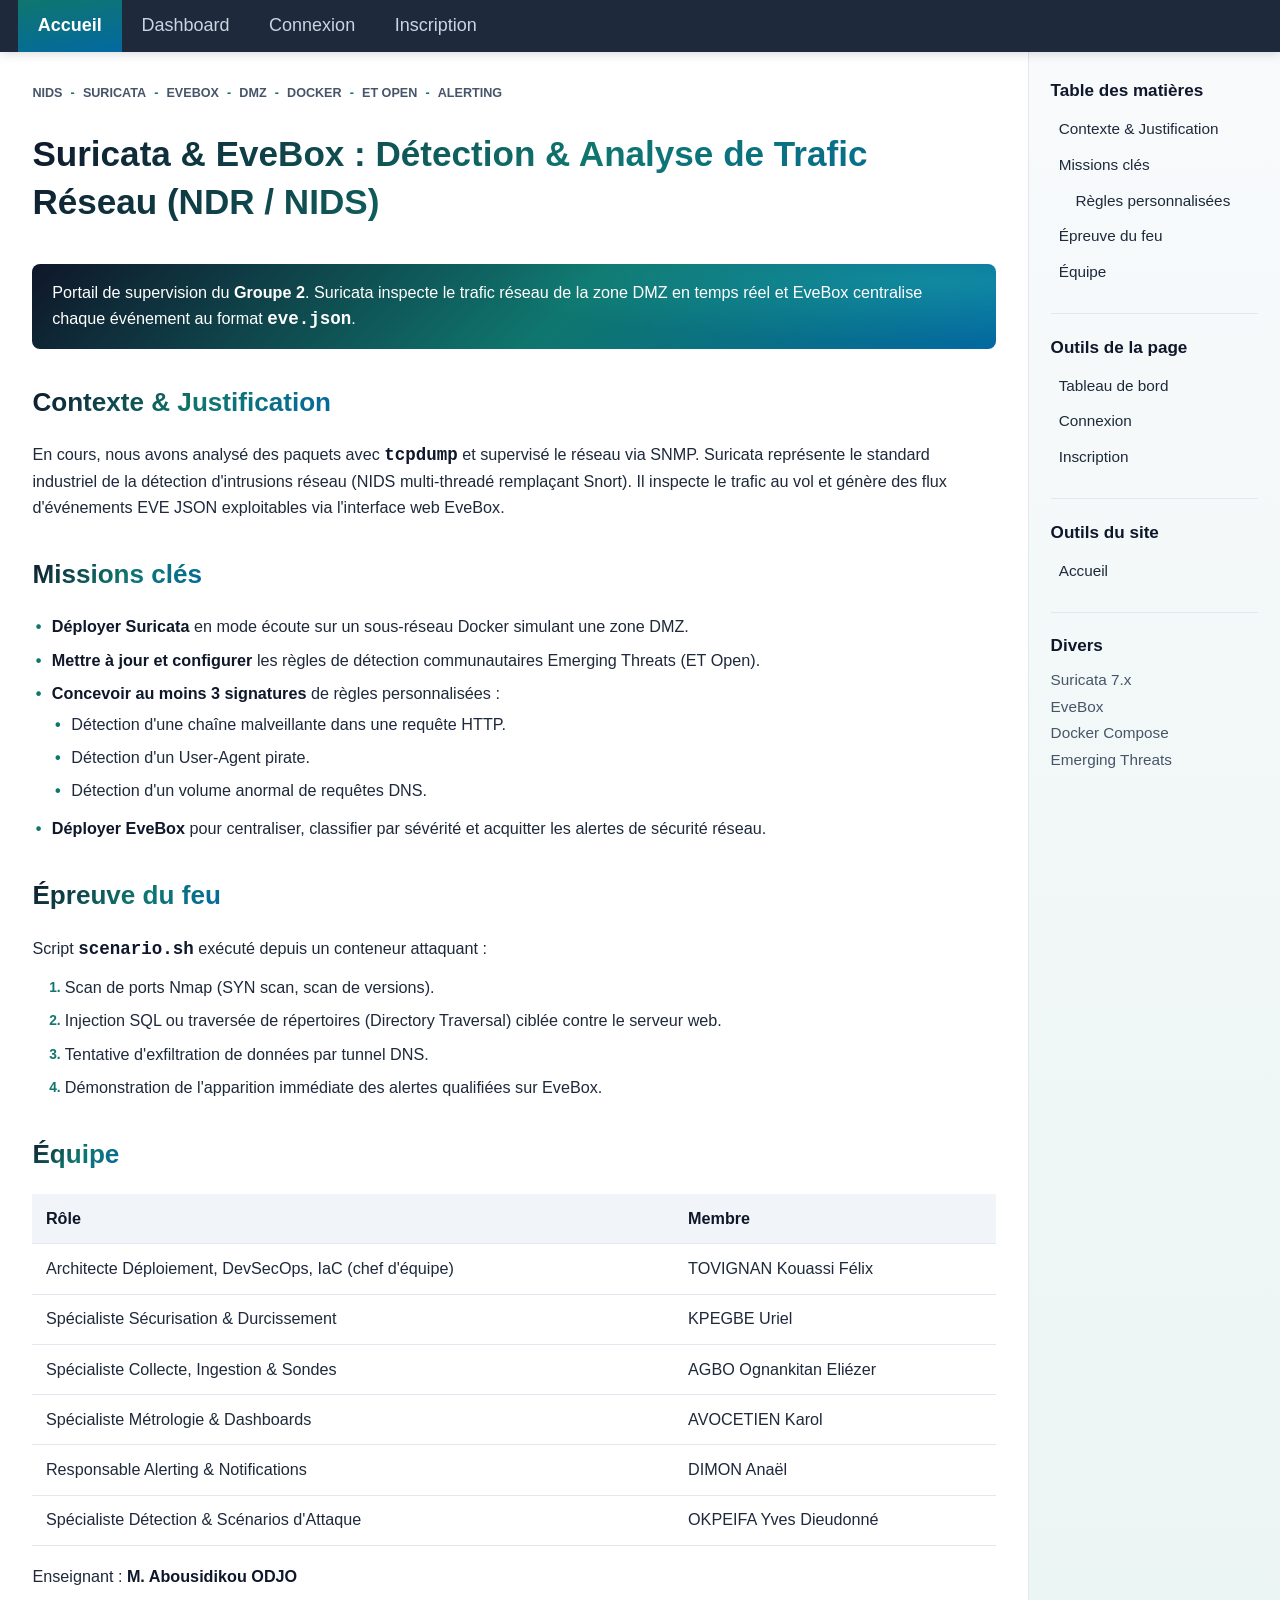
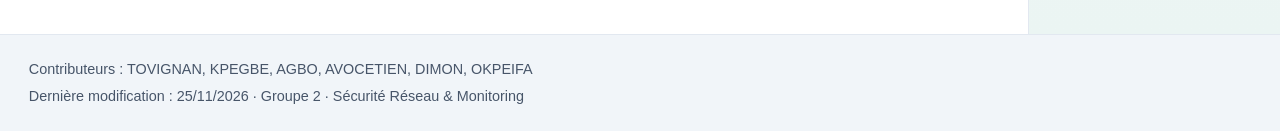
==== commit 903c4e0d: "fix(web): déport des gestionnaires onclick dans auth.js pour conformité CSP" ====
--- a/dmz/web/index.html
+++ b/dmz/web/index.html
@@ -12,8 +12,7 @@
 
   <!-- ===  HEADER  === -->
   <header>
-    <button class="menu-toggle" onclick="document.querySelector('.navbar').classList.toggle('open')"
-      title="Menu">&#9776;</button>
+    <button class="menu-toggle" type="button" title="Menu">&#9776;</button>
     <nav class="navbar">
       <a href="index.html" class="active">Accueil</a>
       <a href="dashboard.html">Dashboard</a>
@@ -129,8 +128,7 @@
 
     <!-- ===  SIDEBAR  === -->
     <aside class="sidebar" id="controls">
-      <button class="sidebar-toggle" onclick="this.closest('.sidebar').classList.remove('open')"
-        title="Fermer">&times;</button>
+      <button class="sidebar-toggle" type="button" title="Fermer">&times;</button>
 
       <div class="sidebar-section">
         <h3>Table des matières</h3>
--- a/dmz/web/style.css
+++ b/dmz/web/style.css
@@ -1,4 +1,6 @@
-@import url('https://fonts.googleapis.com/css2?family=Ubuntu:ital,wght@0,400;0,700;1,400;1,700&family=Ubuntu+Mono:ital,wght@0,400;0,700;1,400&display=swap');
+/* Polices : pile locale uniquement. L'import Google Fonts a ete retire pour
+   supprimer toute requete vers un tiers (et l'exception CSP qu'il imposait) ;
+   la pile ci-dessous retombe proprement sur les polices du systeme. */
 
 :root {
   /* Palette Light Mode Suricata NDR */
@@ -54,7 +56,7 @@
 }
 
 body {
-  width: calc(100% - 30%);
+  width: 100%;
   min-height: 100vh;
   margin: 0 auto;
   padding: 0;
@@ -814,6 +816,7 @@
   padding: 0 .6rem;
   white-space: nowrap;
 }
+
 .nav-logout {
   font-size: .82rem;
   font-weight: 700;
@@ -824,8 +827,9 @@
   border-radius: 6px;
   transition: background .15s, color .15s;
 }
+
 .nav-logout:hover {
   background: var(--accent);
   color: #fff;
   border-color: var(--accent);
-}
+}
